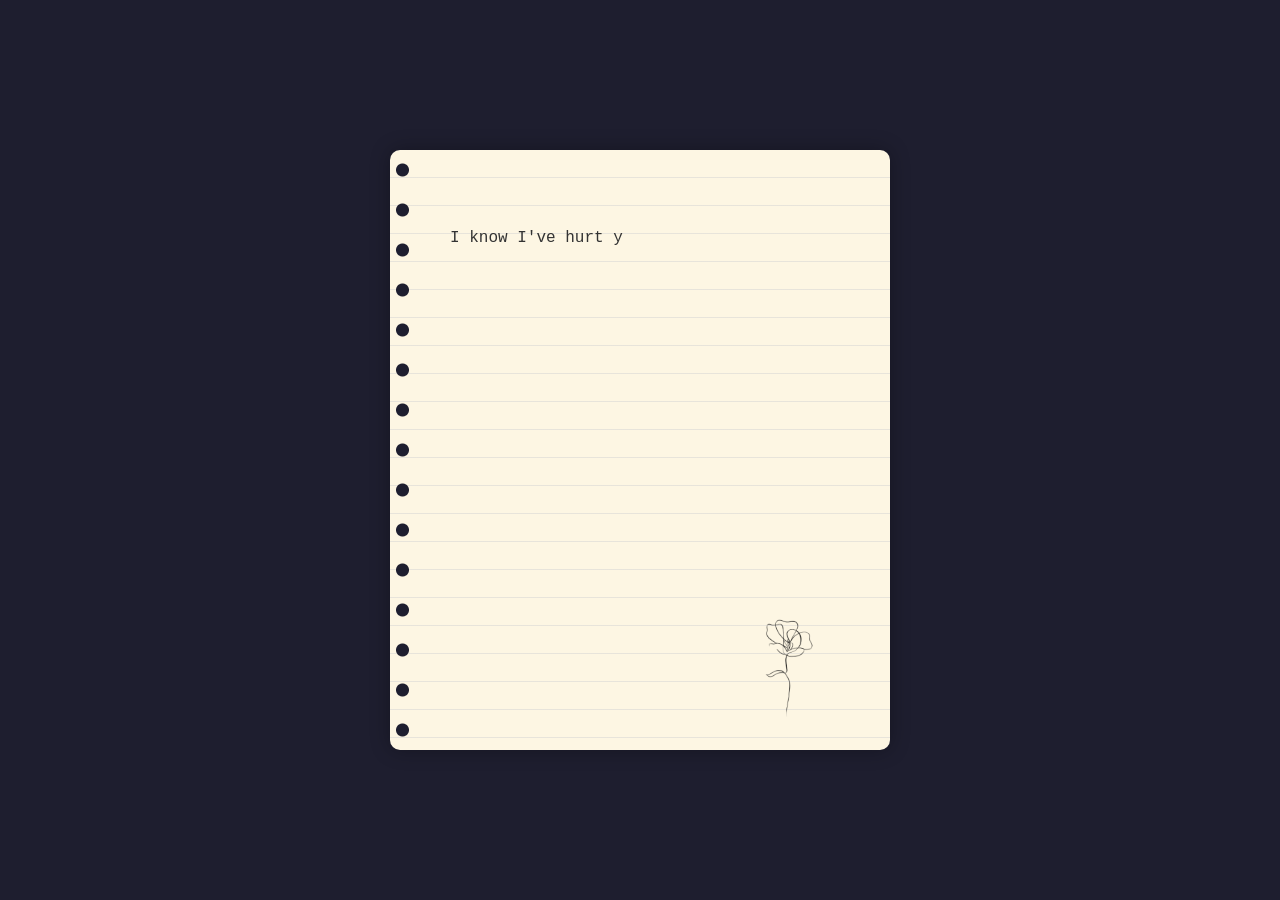
==== page4.html @ 73e64be2 "Add files via upload" ====
<!DOCTYPE html>
<html lang="id">
  <head>
    <meta charset="UTF-8" />
    <meta name="viewport" content="width=device-width, initial-scale=1" />
    <title>A Letter for You - Page 4</title>
    <link rel="stylesheet" href="style.css" />
  </head>
  <body data-page="page4">
    <div class="letter" id="letterBox" style="display: block">
      <p id="typedText"></p>
      <button class="btn next-btn" style="display: none" onclick="nextPage()">
        Back to page 1
      </button>
      <img src="ttd.png" alt="Signature" class="signature" />
    </div>
    <script src="./script.js?v=15"></script>
  </body>
</html>
---- style.css ----
* {
  margin: 0;
  padding: 0;
  box-sizing: border-box;
}
body {
  font-family: "Georgia", serif;
  background: #1e1e2f;
  color: #fff;
  display: flex;
  justify-content: center;
  align-items: center;
  min-height: 100dvh;
  height: 100dvh;
  flex-direction: column;
  overflow: hidden;
  padding: 16px;
}
.intro {
  text-align: center;
  font-size: 1.4rem;
  margin-bottom: 30px;
  max-width: min(92vw, 560px);
  line-height: 1.4;
  opacity: 1;
  transition: opacity 1s ease;
}
.btn {
  padding: 10px 20px;
  font-size: 1rem;
  background: #f5eeef;
  border: none;
  border-radius: 20px;
  cursor: pointer;
  color: rgb(5, 2, 2);
  transition: 0.3s;
}
.btn:hover {
  background: #b1acad;
}
.letter {
  display: none;
  background: repeating-linear-gradient(
    to bottom,
    #fdf6e3 0px,
    #fdf6e3 27px,
    #d2d2d2 28px
  );
  color: #333;
  padding: 28px 22px 86px 60px;
  border-radius: 10px;
  width: min(92vw, 500px);
  height: min(600px, calc(100dvh - 32px));
  box-shadow: 0 0 20px rgba(0, 0, 0, 0.3);
  font-size: clamp(0.88rem, 2.4vw, 1rem);
  line-height: 1.5;
  text-align: left;
  position: relative;
  white-space: pre-wrap;
  overflow-wrap: break-word;
  font-family: "Courier New", monospace;
  overflow: hidden;
}
.letter p {
  margin-top: 0;
  height: 100%;
  overflow-y: auto;
  padding-right: 8px;
}
.letter::before {
  content: "";
  position: absolute;
  top: 0;
  left: 0;
  width: 25px;
  height: 100%;
  background-image: radial-gradient(circle, #1e1e2f 6px, transparent 7px);
  background-size: 25px 40px;
  background-repeat: repeat-y;
  background-position: center;
  pointer-events: none;
}
.signature {
  position: absolute;
  bottom: -8px;
  right: 8px;
  width: clamp(120px, 30vw, 180px);
  opacity: 0.9;
  pointer-events: none;
  transform: rotate(-2deg);
}

.next-btn {
  position: absolute;
  bottom: 16px;
  left: 60px;
  display: none;
  z-index: 2;
  font-family: "Courier New", monospace;
  font-size: 1rem;
  color: #333;
  background: transparent;
  border: none;
  border-radius: 0;
  box-shadow: none;
  padding: 0;
  width: auto;
  min-width: 0;
  white-space: nowrap;
  line-height: 1.2;
}

.next-btn:hover {
  background: transparent;
  text-decoration: underline;
}

@media (max-width: 430px), (max-height: 700px) {
  body {
    padding: 10px;
  }

  .intro {
    font-size: 1.05rem;
    margin-bottom: 20px;
  }

  .btn {
    padding: 9px 16px;
    font-size: 0.95rem;
  }

  .letter {
    width: 94vw;
    height: calc(100dvh - 20px);
    padding: 18px 14px 74px 44px;
    border-radius: 8px;
    font-size: 0.82rem;
    line-height: 1.35;
  }

  .letter::before {
    width: 20px;
    background-size: 20px 34px;
  }

  .next-btn {
    left: 44px;
    bottom: 12px;
    font-size: 0.92rem;
  }

  .signature {
    width: 120px;
    right: 4px;
    bottom: -4px;
  }
}

@media (max-width: 271px), (max-height: 555px) {
  .intro {
    font-size: 0.92rem;
  }

  .letter {
    width: 96vw;
    height: calc(100dvh - 12px);
    padding: 16px 10px 66px 36px;
    font-size: 0.76rem;
    line-height: 1.28;
  }

  .letter::before {
    width: 16px;
    background-size: 16px 28px;
  }

  .next-btn {
    left: 36px;
    font-size: 0.84rem;
  }

  .signature {
    width: 98px;
    right: 2px;
    bottom: -2px;
  }
}
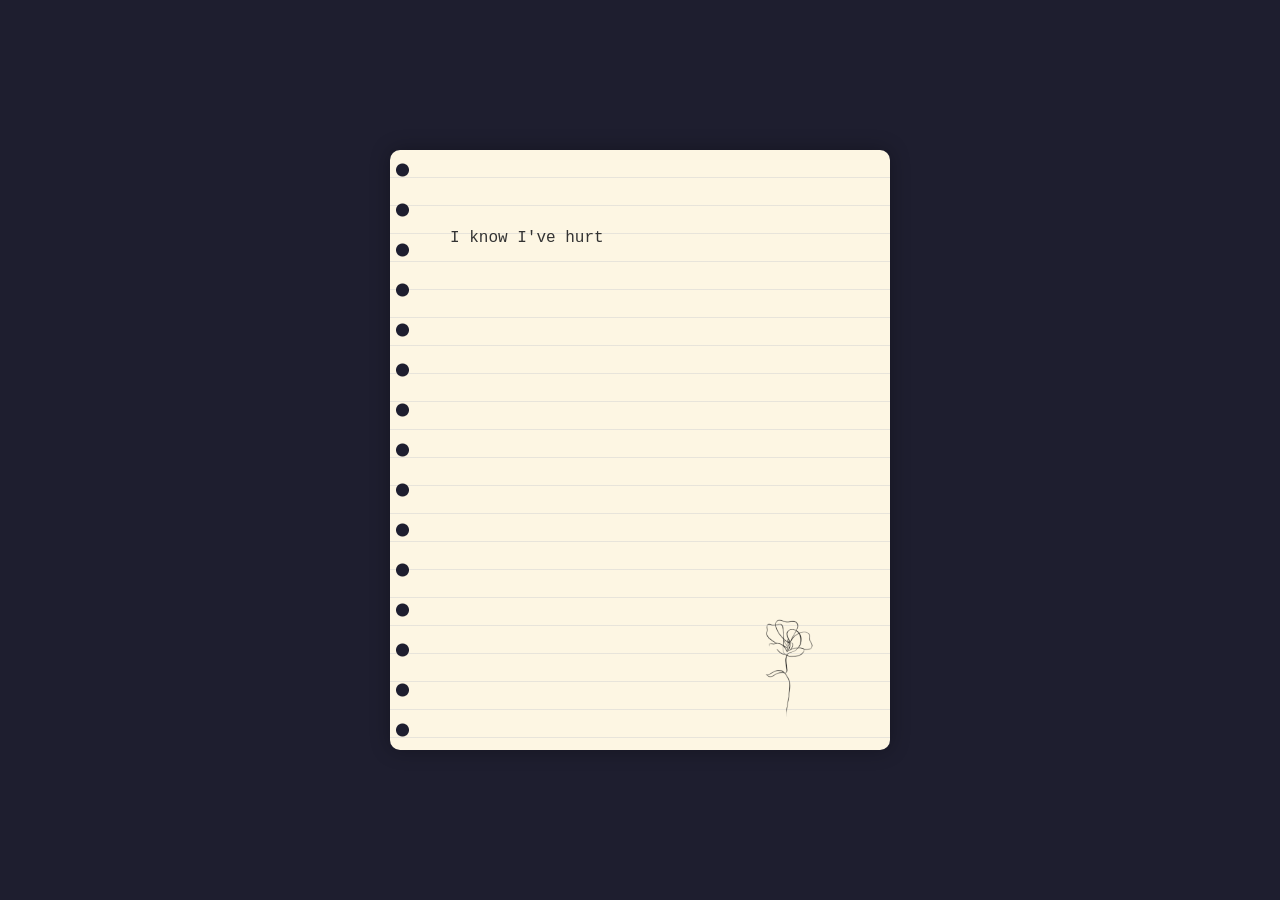
==== commit c948a133: "Update website files" ====
--- a/page4.html
+++ b/page4.html
@@ -9,12 +9,12 @@
   <body data-page="page4">
     <div class="letter" id="letterBox" style="display: block">
       <p id="typedText"></p>
-      <button class="btn next-btn" style="display: none" onclick="nextPage()">
-        Back to page 1
-      </button>
+      <button class="btn next-btn" style="display: none" onclick="nextPage()">
+        Back to page 1
+      </button>
       <img src="ttd.png" alt="Signature" class="signature" />
     </div>
-    <script src="./script.js?v=15"></script>
+    <script src="./script.js?v=15"></script>
   </body>
 </html>
 
